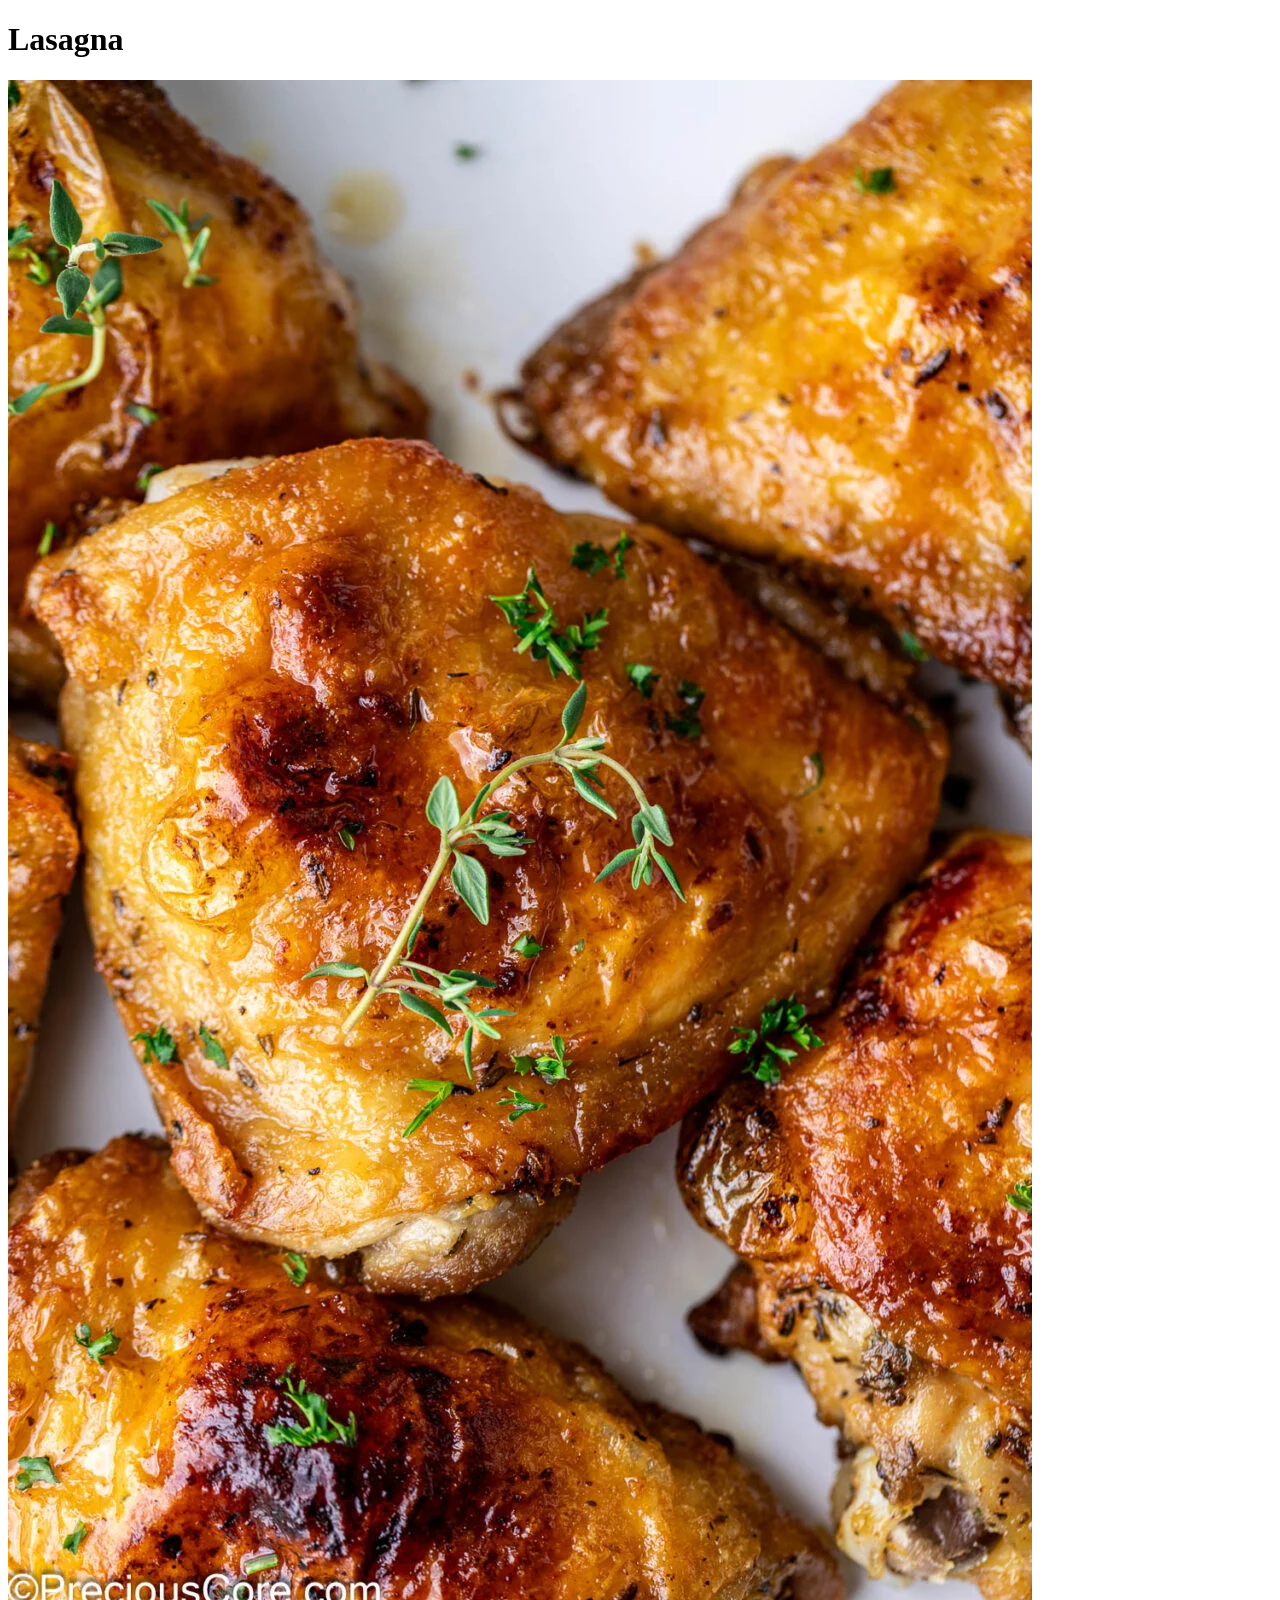
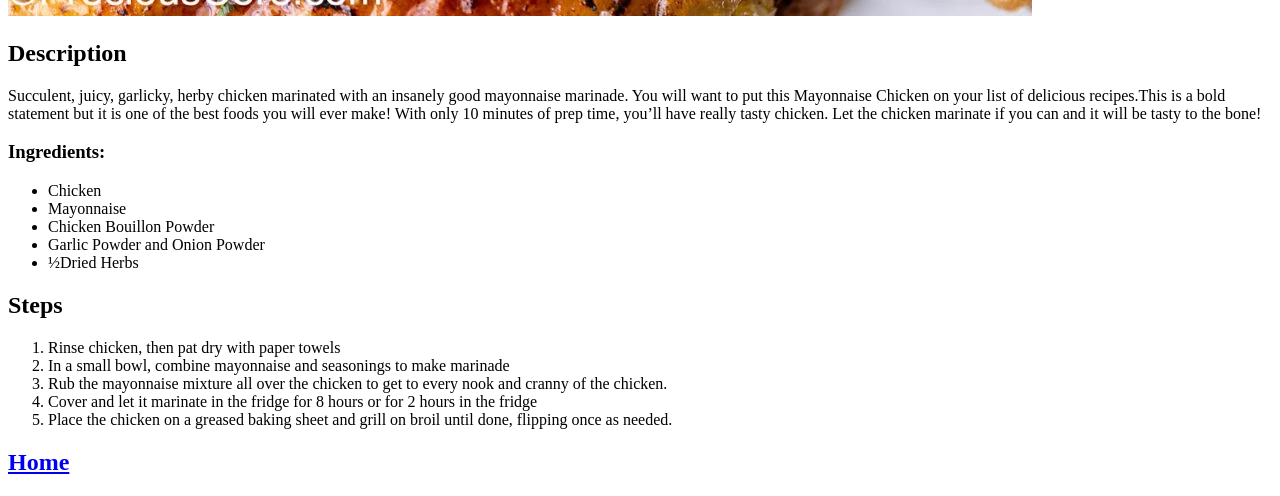
==== recipes/MayoChicken.html @ c6663425 "Complete all iterations for Odin Recipes project" ====
<!DOCTYPE html>
<html lang="en">
<head>
    <meta charset="UTF-8">
    <meta name="viewport" content="width=device-width, initial-scale=1.0">
    <title>Mayonnaise Chicken</title>
</head>
<body>
   <h1>Lasagna</h1>
   <img src="mayo.jpg">
   <h2><b>Description</b></h2>
   <p>Succulent, juicy, garlicky, herby chicken marinated with an insanely good mayonnaise marinade. You will want to put this Mayonnaise Chicken on your list of delicious recipes.This is a bold statement but it is one of the best foods you will ever make! With only 10 minutes of prep time, you’ll have really tasty chicken. Let the chicken marinate if you can and it will be tasty to the bone!</p>
   <h3><b>Ingredients:</b></h3>
   <ul>
    <li>Chicken</li>
    <li>Mayonnaise</li>
    <li>Chicken Bouillon Powder</li>
    <li>Garlic Powder and Onion Powder</li>
    <li>½Dried Herbs</li>
   </ul>
   <h2><b>Steps</b></h2>
   <ol>
    <li>Rinse chicken, then pat dry with paper towels</li>
    <li>In a small bowl, combine mayonnaise and seasonings to make marinade</li>
    <li>Rub the mayonnaise mixture all over the chicken to get to every nook and cranny of the chicken.</li>
    <li>Cover and let it marinate in the fridge for 8 hours or for 2 hours in the fridge</li>
    <li>Place the chicken on a greased baking sheet and grill on broil until done, flipping once as needed.</li>
   </ol>

   <h2><a href="../index.html">Home</a>
</h2>
</body>
</html>
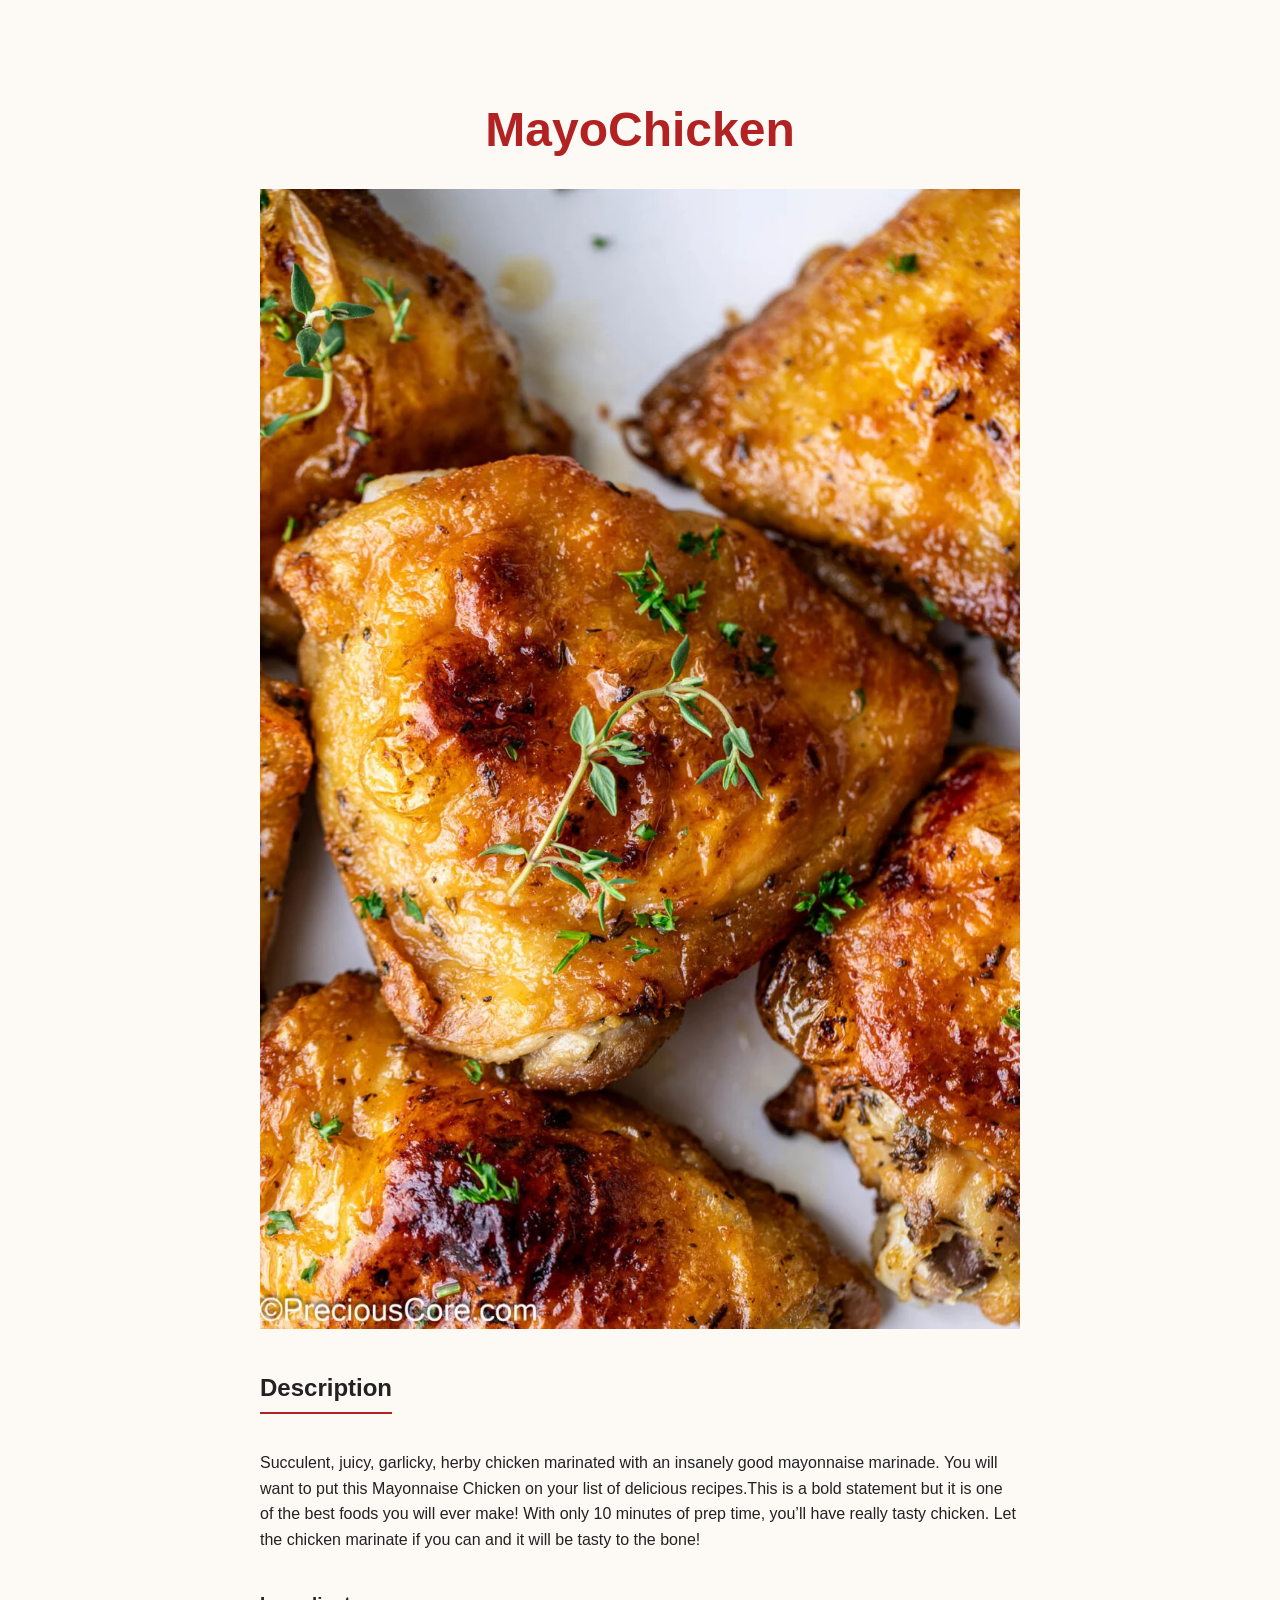
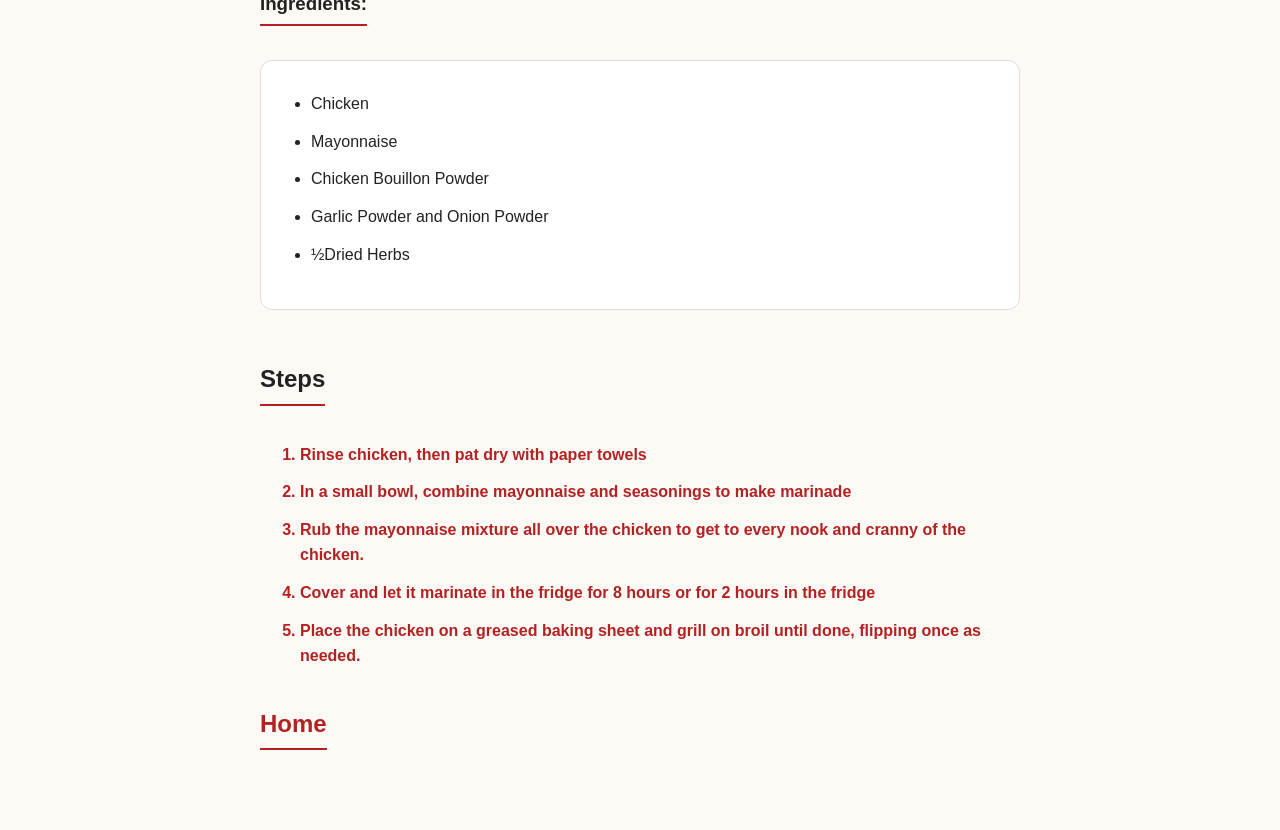
==== commit 162e676a: "Fix CSS file paths and adjust recipe image sizing" ====
--- a/recipes/MayoChicken.html
+++ b/recipes/MayoChicken.html
@@ -4,9 +4,10 @@
     <meta charset="UTF-8">
     <meta name="viewport" content="width=device-width, initial-scale=1.0">
     <title>Mayonnaise Chicken</title>
+    <link rel="stylesheet" href="../style.css">
 </head>
 <body>
-   <h1>Lasagna</h1>
+   <h1>MayoChicken</h1>
    <img src="mayo.jpg">
    <h2><b>Description</b></h2>
    <p>Succulent, juicy, garlicky, herby chicken marinated with an insanely good mayonnaise marinade. You will want to put this Mayonnaise Chicken on your list of delicious recipes.This is a bold statement but it is one of the best foods you will ever make! With only 10 minutes of prep time, you’ll have really tasty chicken. Let the chicken marinate if you can and it will be tasty to the bone!</p>
--- a/style.css
+++ b/style.css
@@ -0,0 +1,65 @@
+/* Apply the border-box model so padding doesn't break your widths */
+*, *::before, *::after {
+  box-sizing: border-box;
+}
+
+body {
+  background-color: #fdfaf6; /* A warm, kitchen-like off-white */
+  font-family: 'Segoe UI', Tahoma, Geneva, Verdana, sans-serif;
+  color: #222;
+  line-height: 1.6;
+  
+  /* Centering the entire recipe card */
+  max-width: 800px;
+  margin: 40px auto; 
+  padding: 20px;
+}
+
+h1 {
+  text-align: center;
+  color: #b22222; /* Firebrick red for a saucy feel */
+  font-size: 3rem;
+  margin-bottom: 10px;
+}
+
+img {
+  max-width: 100%;
+  height: auto;
+  display: block; /* Removes weird gaps at the bottom of the image */
+  margin: 20px auto; /* Centers the image and adds space above/below */
+}
+
+/* Make your Ingredients and Steps look like cards */
+ul {
+  background: white;
+  border: 1px solid #ddd;
+  padding: 30px 50px; /* Big internal space for readability */
+  margin-bottom: 30px;
+  border-radius: 12px;
+}
+
+ol {
+  font-weight: bold;
+  color: #b22222;
+}
+
+li {
+  margin-bottom: 12px; /* Space between each item */
+}
+
+h2, h3 {
+  border-bottom: 2px solid #b22222;
+  display: inline-block;
+  padding-bottom: 5px;
+  margin-top: 20px;
+}
+
+a {
+  color: #b22222;
+  font-weight: bold;
+  text-decoration: none;
+}
+
+a:hover {
+  text-decoration: underline;
+}
